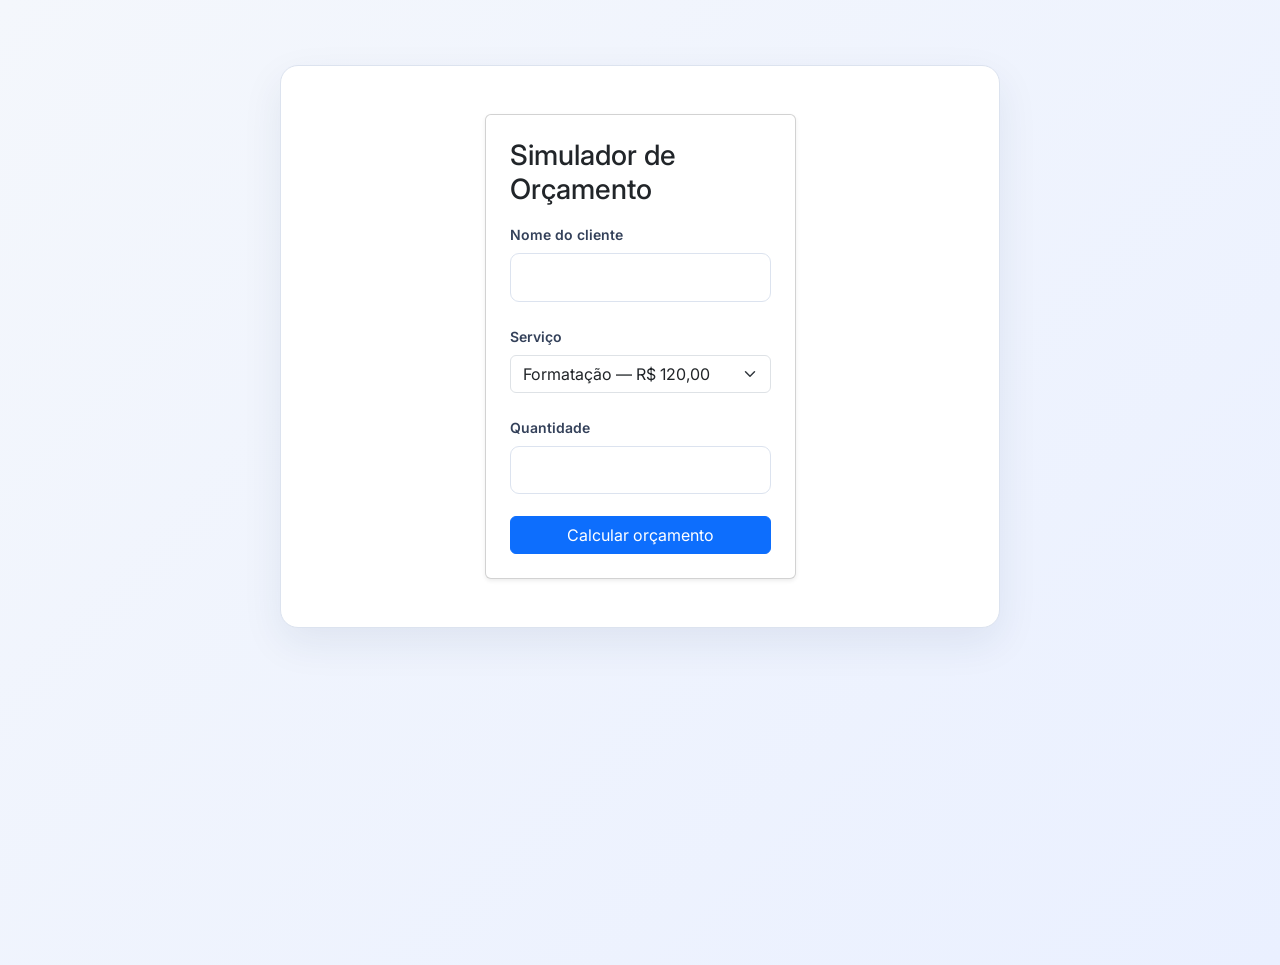
==== orcamento.html @ b64a5767 "first commit" ====
<!doctype html>
<html lang="pt-BR">
  <head>
    <meta charset="UTF-8" />
    <meta name="viewport" content="width=device-width, initial-scale=1.0" />
    <title>TechFix — Simulador de Orçamento</title>

    <link
      href="https://cdn.jsdelivr.net/npm/bootstrap@5.3.8/dist/css/bootstrap.min.css"
      rel="stylesheet"
      integrity="sha384-sRIl4kxILFvY47J16cr9ZwB07vP4J8+LH7qKQnuqkuIAvNWLzeN8tE5YBujZqJLB"
      crossorigin="anonymous"
    />
    <link rel="stylesheet" href="stlye.css" />
  </head>
  <body>
  <main class="container py-5">
  <div class="row justify-content-center">
    <div class="col-12 col-md-8 col-lg-6">

      <div class="card shadow-sm">
        <div class="card-body p-4">

          <h1 class="h3 mb-3">Simulador de Orçamento</h1>

          <form id="formulario" novalidate>

            <div class="mb-3">
              <label for="nome" class="form-label">
                Nome do cliente
              </label>
              <input
                type="text"
                id="nome"
                class="form-control"
                required
              >
            </div>

            <div class="mb-3">
              <label for="servico" class="form-label">
                Serviço
              </label>
              <select id="servico" class="form-select" required>
                <option value="formatacao">Formatação — R$ 120,00</option>
                <option value="limpeza">Limpeza — R$ 80,00</option>
                <option value="instalacao">Instalação — R$ 50,00</option>
              </select>
            </div>

            <div class="mb-3">
              <label for="quantidade" class="form-label">
                Quantidade
              </label>
              <input
                type="number"
                id="quantidade"
                class="form-control"
                min="1"
                step="1"
                required
              >
            </div>

            <button type="submit" class="btn btn-primary w-100">
              Calcular orçamento
            </button>
          </form>

          <div id="resultado" class="alert d-none mt-3" role="alert"></div>

        </div>
      </div>

    </div>
  </div>
</main>
   
    <script src="orcamento.js"></script>
    <script
      src="https://cdn.jsdelivr.net/npm/bootstrap@5.3.8/dist/js/bootstrap.bundle.min.js"
      integrity="sha384-FKyoEForCGlyvwx9Hj09JcYn3nv7wiPVlz7YYwJrWVcXK/BmnVDxM+D2scQbITxI"
      crossorigin="anonymous"
    ></script>
  </body>
</html>
---- stlye.css ----
/* ===========================
   CONFIGURAÇÕES GERAIS
=========================== */

@import url('https://fonts.googleapis.com/css2?family=Inter:wght@400;500;600;700;800&display=swap');

:root {
    --azul: #4361ee;
    --azul-escuro: #3048c5;
    --fundo: #f4f7fc;
    --texto: #182238;
    --texto-secundario: #64748b;
    --borda: #dce3ef;
    --branco: #ffffff;
}

* {
    box-sizing: border-box;
}

body {
    margin: 0;
    min-height: 100vh;
    font-family: 'Inter', sans-serif;
    color: var(--texto);
    background: linear-gradient(135deg, #f4f7fc, #eaf0ff);
}

/* ===========================
   MENU DE NAVEGAÇÃO
=========================== */

.navbar {
    background: rgba(255, 255, 255, 0.95) !important;
    border-bottom: 1px solid rgba(220, 227, 239, 0.8);
    padding: 16px 0;
    box-shadow: 0 4px 20px rgba(24, 34, 56, 0.04);
}

.navbar .container {
    display: flex;
    align-items: center;
    justify-content: space-between;
}

.navbar-brand {
    color: var(--azul) !important;
    font-size: 25px;
    font-weight: 800;
    letter-spacing: -1px;
}

.navbar-nav {
    display: flex;
    flex-direction: row;
    gap: 12px;
}

.navbar .nav-link {
    color: var(--texto-secundario);
    font-size: 14px;
    font-weight: 600;
    padding: 10px 14px !important;
    border-radius: 8px;
    transition: 0.25s ease;
}

.navbar .nav-link:hover,
.navbar .nav-link:focus {
    color: var(--azul);
    background: #eef2ff;
}

/* ===========================
   ÁREA PRINCIPAL
=========================== */

main.container {
    max-width: 720px;
    margin-top: 65px !important;
    margin-bottom: 60px;
    padding: 36px;
    background: var(--branco);
    border: 1px solid var(--borda);
    border-radius: 18px;
    box-shadow: 0 15px 40px rgba(30, 50, 90, 0.08);
    animation: aparecer 0.5s ease;
}

/* ===========================
   TÍTULO
=========================== */

#titulo {
    margin-bottom: 30px;
    font-size: clamp(25px, 4vw, 32px);
    font-weight: 800;
    letter-spacing: -1px;
    line-height: 1.3;
    color: var(--texto);
}

/* ===========================
   FORMULÁRIO
=========================== */

.form-label {
    margin-bottom: 8px;
    color: #34415a;
    font-size: 14px;
    font-weight: 600;
}

.form-control {
    min-height: 48px;
    padding: 12px 14px;
    color: var(--texto);
    font-family: inherit;
    font-size: 15px;
    background-color: #fff;
    border: 1px solid var(--borda);
    border-radius: 9px;
    transition: border-color 0.2s ease, box-shadow 0.2s ease;
}

.form-control:hover {
    border-color: #aab8d3;
}

.form-control:focus {
    border-color: var(--azul);
    box-shadow: 0 0 0 4px rgba(67, 97, 238, 0.12);
}

/* Espaçamento entre os campos */

#formulario .mb-3 {
    margin-bottom: 22px !important;
}

/* ===========================
   BOTÃO VERIFICAR
=========================== */

#botao {
    width: 100%;
    min-height: 48px;
    margin-top: 2px;
    padding: 12px 20px;
    color: var(--branco);
    font-family: inherit;
    font-size: 15px;
    font-weight: 600;
    background: linear-gradient(135deg, #4361ee, #5b55f5);
    border: none;
    border-radius: 9px;
    box-shadow: 0 5px 12px rgba(67, 97, 238, 0.2);
    transition: transform 0.2s ease, box-shadow 0.2s ease;
}

#botao:hover {
    background: linear-gradient(135deg, #3048c5, #4942df);
    transform: translateY(-2px);
    box-shadow: 0 8px 18px rgba(67, 97, 238, 0.28);
}

#botao:active {
    transform: translateY(0);
}

#botao:focus-visible {
    outline: 3px solid rgba(67, 97, 238, 0.35);
    outline-offset: 3px;
}

/* ===========================
   MENSAGEM DO RESULTADO
=========================== */

#resultado {
    padding: 16px 18px;
    border-radius: 10px;
    font-size: 14px;
    font-weight: 500;
    line-height: 1.6;
    animation: aparecer 0.3s ease;
}

#resultado.alert-success {
    color: #166534;
    background: #f0fdf4;
    border: 1px solid #bbf7d0;
}

#resultado.alert-danger {
    color: #991b1b;
    background: #fef2f2;
    border: 1px solid #fecaca;
}

#resultado.alert-warning {
    color: #854d0e;
    background: #fefce8;
    border: 1px solid #fde68a;
}

/* ===========================
   ANIMAÇÃO
=========================== */

@keyframes aparecer {
    from {
        opacity: 0;
        transform: translateY(12px);
    }

    to {
        opacity: 1;
        transform: translateY(0);
    }
}

/* ===========================
   RESPONSIVIDADE
=========================== */

@media (max-width: 576px) {
    .navbar {
        padding: 12px 0;
    }

    .navbar-brand {
        font-size: 22px;
    }

    .navbar-nav {
        gap: 2px;
    }

    .navbar .nav-link {
        padding: 9px 10px !important;
        font-size: 13px;
    }

    main.container {
        width: calc(100% - 28px);
        margin-top: 30px !important;
        padding: 24px 20px;
        border-radius: 14px;
    }

    #titulo {
        margin-bottom: 24px;
    }

    .form-control {
        font-size: 16px;
    }
}

/* Acessibilidade: reduz animações quando solicitado */

@media (prefers-reduced-motion: reduce) {
    *,
    *::before,
    *::after {
        animation: none !important;
        transition: none !important;
    }
}
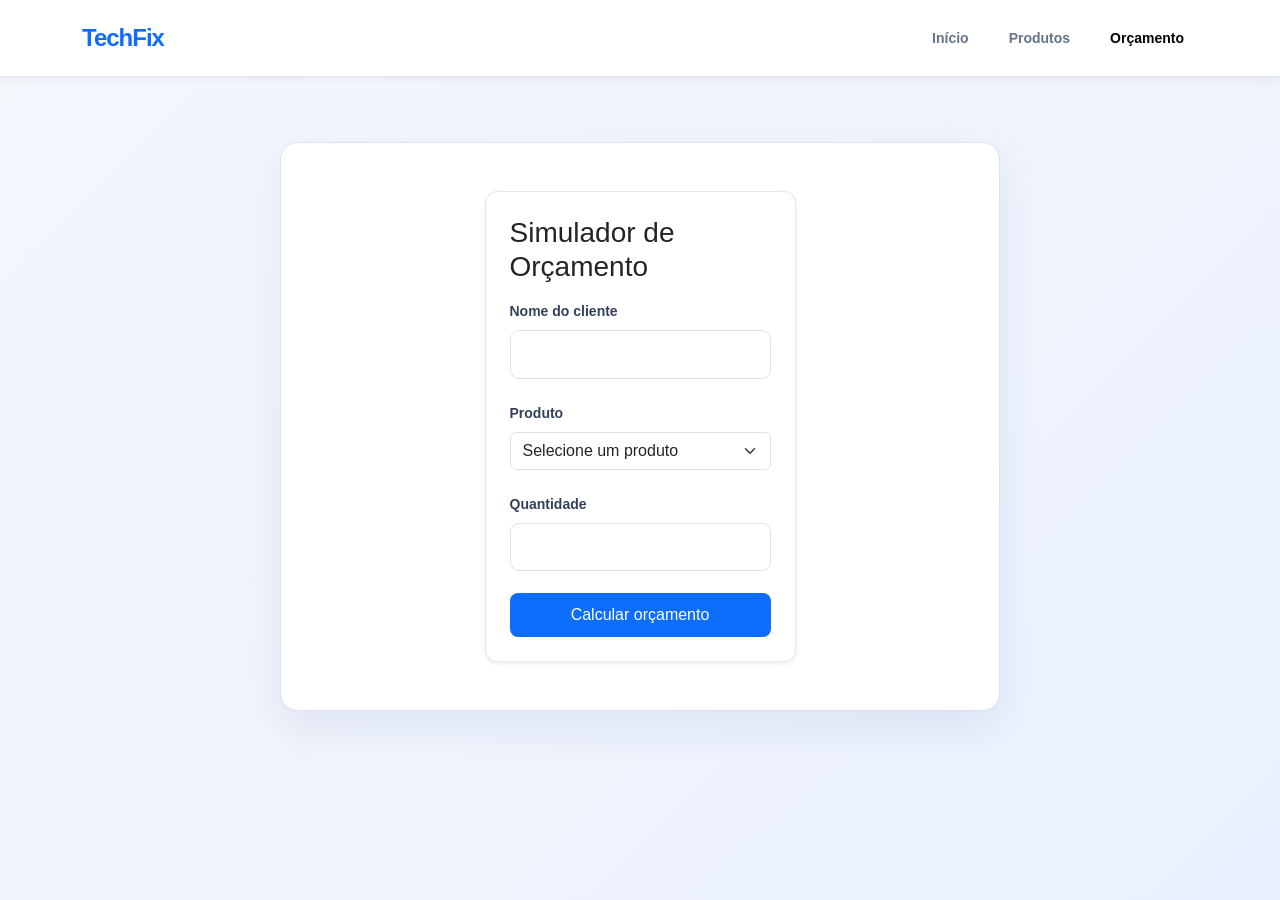
==== commit 63cfe832: "fiz o corpo do site" ====
--- a/orcamento.html
+++ b/orcamento.html
@@ -14,6 +14,19 @@
     <link rel="stylesheet" href="stlye.css" />
   </head>
   <body>
+  <nav class="navbar navbar-expand-md bg-body-tertiary">
+    <div class="container">
+      <a class="navbar-brand" href="index.html">TechFix</a>
+      <div class="navbar-nav">
+        <a class="nav-link" href="index.html">Início</a>
+        <a class="nav-link" href="produtos.html">Produtos</a>
+        <a class="nav-link active" href="orcamento.html" aria-current="page">
+          Orçamento
+        </a>
+      </div>
+    </div>
+  </nav>
+
   <main class="container py-5">
   <div class="row justify-content-center">
     <div class="col-12 col-md-8 col-lg-6">
@@ -38,13 +51,19 @@
             </div>
 
             <div class="mb-3">
-              <label for="servico" class="form-label">
-                Serviço
+              <label for="produto" class="form-label">
+                Produto
               </label>
-              <select id="servico" class="form-select" required>
-                <option value="formatacao">Formatação — R$ 120,00</option>
-                <option value="limpeza">Limpeza — R$ 80,00</option>
-                <option value="instalacao">Instalação — R$ 50,00</option>
+              <select id="produto" class="form-select" required>
+                <option value="" selected disabled>Selecione um produto</option>
+                <option value="notebook">Notebook IdeaPad 3 — R$ 2.799,00</option>
+                <option value="mouse">Mouse Gamer RGB — R$ 129,90</option>
+                <option value="teclado">Teclado Mecânico — R$ 249,90</option>
+                <option value="headset">Headset com Microfone — R$ 189,90</option>
+                <option value="ssd">SSD 480 GB — R$ 530,00</option>
+                <option value="memoria">Memória RAM 8 GB — R$ 139,90</option>
+                <option value="roteador">Roteador Wi-Fi — R$ 219,90</option>
+                <option value="mochila">Mochila para Notebook — R$ 159,90</option>
               </select>
             </div>
 
--- a/stlye.css
+++ b/stlye.css
@@ -14,7 +14,6 @@
     --borda: #dce3ef;
     --branco: #ffffff;
 }
-
 * {
     box-sizing: border-box;
 }
@@ -268,4 +267,248 @@
         animation: none !important;
         transition: none !important;
     }
-}+}
+
+      .catalog-main.container {
+        width: min(100% - 32px, 1200px);
+        max-width: 1200px;
+        margin: 48px auto 64px !important;
+        padding: 0;
+        background: transparent;
+        border: 0;
+        border-radius: 0;
+        box-shadow: none;
+      }
+
+      .catalog-heading {
+        margin-bottom: 32px;
+        text-align: center;
+      }
+
+      .catalog-eyebrow {
+        color: var(--azul);
+        font-size: 13px;
+        font-weight: 700;
+        letter-spacing: 0.12em;
+        text-transform: uppercase;
+      }
+
+      .catalog-heading h1 {
+        margin: 10px 0;
+        color: var(--texto);
+        font-size: clamp(30px, 5vw, 42px);
+        font-weight: 800;
+        letter-spacing: -1.5px;
+      }
+
+      .catalog-heading p {
+        max-width: 560px;
+        margin: 0 auto;
+        color: var(--texto-secundario);
+        line-height: 1.7;
+      }
+
+      .product-card {
+        height: 100%;
+        overflow: hidden;
+        border: 1px solid var(--borda);
+        border-radius: 16px;
+        background: var(--branco);
+        box-shadow: 0 10px 28px rgba(30, 50, 90, 0.06);
+        transition: transform 0.2s ease, box-shadow 0.2s ease;
+      }
+
+      .product-card:hover {
+        transform: translateY(-4px);
+        box-shadow: 0 16px 34px rgba(30, 50, 90, 0.12);
+      }
+
+      .product-visual {
+        display: grid;
+        min-height: 190px;
+        place-items: center;
+        background: linear-gradient(135deg, #eef2ff, #e6f4ff);
+        font-size: 76px;
+      }
+
+      .row > div:nth-child(3n + 2) .product-visual {
+        background: linear-gradient(135deg, #f1edff, #fceeff);
+      }
+
+      .row > div:nth-child(3n) .product-visual {
+        background: linear-gradient(135deg, #e8f8f2, #eaf5ff);
+      }
+
+      .product-card .card-body {
+        display: flex;
+        flex-direction: column;
+        padding: 22px;
+      }
+
+      .product-category {
+        color: var(--azul);
+        font-size: 12px;
+        font-weight: 700;
+        letter-spacing: 0.06em;
+        text-transform: uppercase;
+      }
+
+      .product-card h2 {
+        margin: 8px 0;
+        color: var(--texto);
+        font-size: 18px;
+        font-weight: 700;
+      }
+
+      .product-description {
+        flex-grow: 1;
+        margin-bottom: 18px;
+        color: var(--texto-secundario);
+        font-size: 14px;
+        line-height: 1.6;
+      }
+
+      .product-price {
+        color: var(--texto);
+        font-size: 21px;
+        font-weight: 800;
+      }
+
+      .catalog-note {
+        margin-top: 28px;
+        color: var(--texto-secundario);
+        font-size: 13px;
+        text-align: center;
+      }
+
+      @media (max-width: 576px) {
+        .catalog-main.container {
+          width: calc(100% - 28px);
+          margin-top: 32px !important;
+        }
+
+        .product-visual {
+          min-height: 160px;
+        }
+      }
+
+      @media (prefers-reduced-motion: reduce) {
+        .product-card {
+          transition: none;
+        }
+      }
+
+/* Estilos compartilhados entre as páginas */
+
+body {
+    background-color: #f5f7fb;
+    color: #212529;
+    font-family: Arial, sans-serif;
+}
+
+.navbar {
+    background-color: #ffffff !important;
+    box-shadow: 0 2px 10px rgba(0, 0, 0, 0.06);
+    padding: 15px 0;
+}
+
+.navbar-brand {
+    font-size: 24px;
+    font-weight: bold;
+    color: #0d6efd !important;
+}
+
+.navbar .nav-link {
+    transition: color 0.3s ease;
+}
+
+.navbar .nav-link:hover,
+.navbar .nav-link:focus {
+    color: #0d6efd !important;
+}
+
+h1 {
+    font-weight: 700;
+    color: #172554;
+    margin-top: 20px;
+    margin-bottom: 12px;
+}
+
+p {
+    line-height: 1.7;
+}
+
+.card {
+    background-color: #ffffff;
+    border: 1px solid #e2e8f0;
+    border-radius: 12px;
+    overflow: hidden;
+    transition: transform 0.3s ease, box-shadow 0.3s ease;
+}
+
+.card:hover {
+    transform: translateY(-6px);
+    box-shadow: 0 10px 25px rgba(13, 110, 253, 0.12);
+    border-color: #b6d4fe;
+}
+
+.card-body {
+    padding: 22px;
+}
+
+.card-title,
+.product-card .card-title {
+    font-size: 23px;
+    font-weight: 600;
+    color: #172554;
+    margin-bottom: 12px;
+}
+
+.card-category {
+    color: #0d6efd;
+    font-size: 13px;
+    font-weight: bold;
+    text-transform: uppercase;
+    letter-spacing: 0.5px;
+}
+
+.card-price {
+    color: #198754;
+    font-size: 20px;
+    font-weight: bold;
+    margin-top: 18px;
+}
+
+.btn-primary {
+    background-color: #0d6efd;
+    border: none;
+    border-radius: 8px;
+    padding: 10px 18px;
+    transition: background-color 0.3s ease;
+}
+
+.btn-primary:hover {
+    background-color: #0b5ed7;
+}
+
+footer {
+    color: #64748b;
+    font-size: 14px;
+    padding: 20px 0;
+}
+
+@media (max-width: 576px) {
+    h1 {
+        font-size: 28px;
+    }
+
+    .card-body {
+        padding: 16px;
+    }
+
+    .card-title,
+    .product-card .card-title {
+        font-size: 20px;
+    }
+}
+    
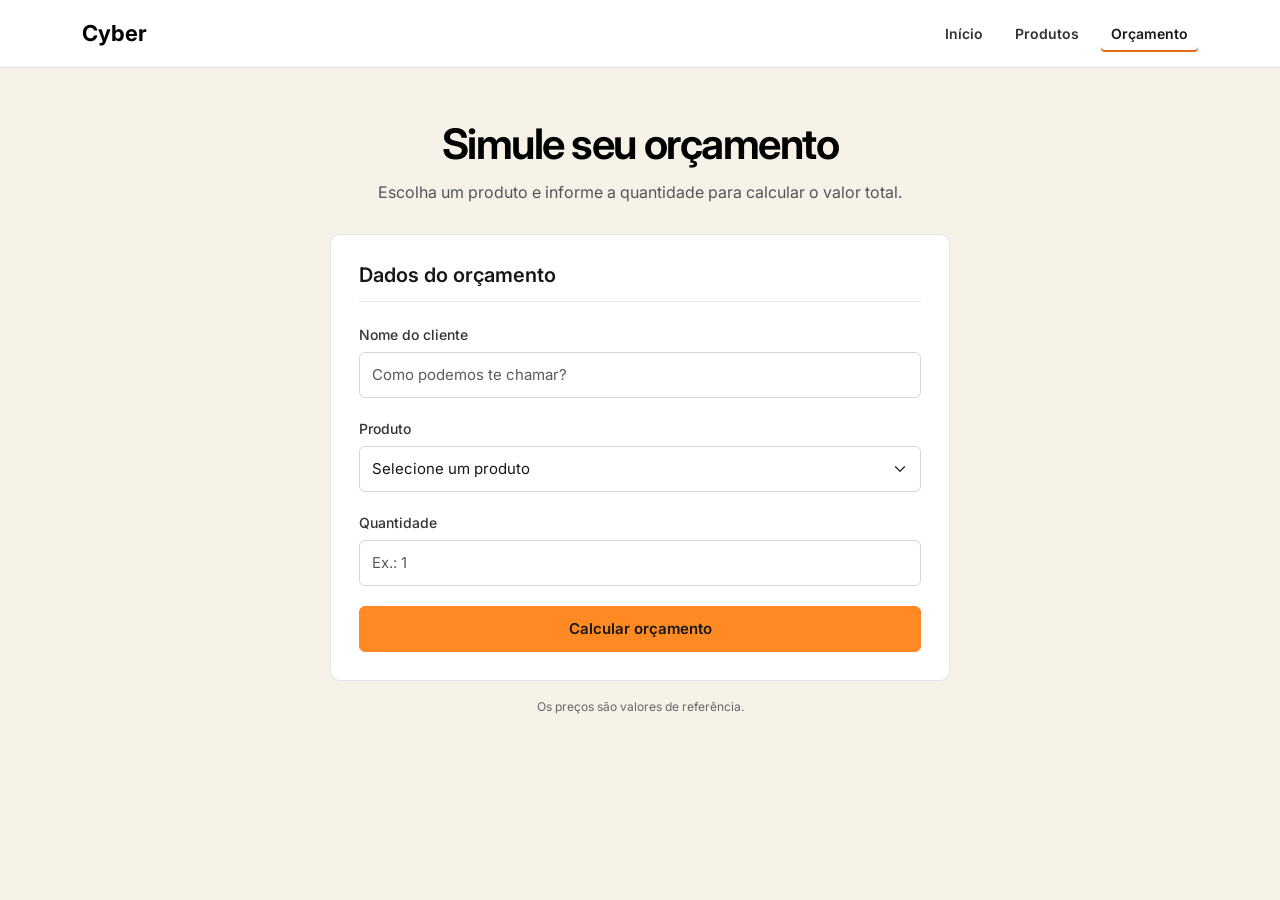
==== commit b9edbeeb: "fiz varias mudanças" ====
--- a/orcamento.html
+++ b/orcamento.html
@@ -3,7 +3,7 @@
   <head>
     <meta charset="UTF-8" />
     <meta name="viewport" content="width=device-width, initial-scale=1.0" />
-    <title>TechFix — Simulador de Orçamento</title>
+    <title>Cyber — Simulador de Orçamento</title>
 
     <link
       href="https://cdn.jsdelivr.net/npm/bootstrap@5.3.8/dist/css/bootstrap.min.css"
@@ -16,7 +16,7 @@
   <body>
   <nav class="navbar navbar-expand-md bg-body-tertiary">
     <div class="container">
-      <a class="navbar-brand" href="index.html">TechFix</a>
+      <a class="navbar-brand" href="index.html">Cyber</a>
       <div class="navbar-nav">
         <a class="nav-link" href="index.html">Início</a>
         <a class="nav-link" href="produtos.html">Produtos</a>
@@ -27,73 +27,56 @@
     </div>
   </nav>
 
-  <main class="container py-5">
-  <div class="row justify-content-center">
-    <div class="col-12 col-md-8 col-lg-6">
+  <main class="container budget-main">
+    <header class="budget-heading">
+      <h1>Simule seu orçamento</h1>
+      <p>Escolha um produto e informe a quantidade para calcular o valor total.</p>
+    </header>
 
-      <div class="card shadow-sm">
-        <div class="card-body p-4">
+    <div class="budget-layout">
+      <section class="budget-card" aria-labelledby="budget-form-title">
+        <div class="budget-card-heading">
+          <h2 id="budget-form-title">Dados do orçamento</h2>
+        </div>
 
-          <h1 class="h3 mb-3">Simulador de Orçamento</h1>
+        <form id="formulario" novalidate>
+          <div class="mb-3">
+            <label for="nome" class="form-label">Nome do cliente</label>
+            <input type="text" id="nome" class="form-control" placeholder="Como podemos te chamar?" autocomplete="name" required />
+          </div>
 
-          <form id="formulario" novalidate>
+          <div class="mb-3">
+            <label for="produto" class="form-label">Produto</label>
+            <select id="produto" class="form-select" required>
+              <option value="" selected disabled>Selecione um produto</option>
+              <option value="notebook">Notebook IdeaPad 3 — R$ 2.799,00</option>
+              <option value="mouse">Mouse Gamer RGB — R$ 129,90</option>
+              <option value="teclado">Teclado Mecânico — R$ 249,90</option>
+              <option value="headset">Headset com Microfone — R$ 189,90</option>
+              <option value="ssd">SSD 480 GB — R$ 530,00</option>
+              <option value="memoria">Memória RAM 8 GB — R$ 329,90</option>
+              <option value="roteador">Roteador Wi-Fi — R$ 219,90</option>
+              <option value="mochila">Mochila para Notebook — R$ 159,90</option>
+            </select>
+          </div>
 
-            <div class="mb-3">
-              <label for="nome" class="form-label">
-                Nome do cliente
-              </label>
-              <input
-                type="text"
-                id="nome"
-                class="form-control"
-                required
-              >
-            </div>
+          <div class="mb-3">
+            <label for="quantidade" class="form-label">Quantidade</label>
+            <input type="number" id="quantidade" class="form-control" placeholder="Ex.: 1" min="1" step="1" inputmode="numeric" required />
+          </div>
 
-            <div class="mb-3">
-              <label for="produto" class="form-label">
-                Produto
-              </label>
-              <select id="produto" class="form-select" required>
-                <option value="" selected disabled>Selecione um produto</option>
-                <option value="notebook">Notebook IdeaPad 3 — R$ 2.799,00</option>
-                <option value="mouse">Mouse Gamer RGB — R$ 129,90</option>
-                <option value="teclado">Teclado Mecânico — R$ 249,90</option>
-                <option value="headset">Headset com Microfone — R$ 189,90</option>
-                <option value="ssd">SSD 480 GB — R$ 530,00</option>
-                <option value="memoria">Memória RAM 8 GB — R$ 139,90</option>
-                <option value="roteador">Roteador Wi-Fi — R$ 219,90</option>
-                <option value="mochila">Mochila para Notebook — R$ 159,90</option>
-              </select>
-            </div>
+          <button type="submit" class="btn btn-primary w-100">
+            Calcular orçamento
+          </button>
+        </form>
 
-            <div class="mb-3">
-              <label for="quantidade" class="form-label">
-                Quantidade
-              </label>
-              <input
-                type="number"
-                id="quantidade"
-                class="form-control"
-                min="1"
-                step="1"
-                required
-              >
-            </div>
-
-            <button type="submit" class="btn btn-primary w-100">
-              Calcular orçamento
-            </button>
-          </form>
-
-          <div id="resultado" class="alert d-none mt-3" role="alert"></div>
-
-        </div>
-      </div>
+        <div id="resultado" class="alert d-none mt-3" role="status" aria-live="polite"></div>
+      </section>
 
     </div>
-  </div>
-</main>
+
+    <p class="budget-disclaimer">Os preços são valores de referência.</p>
+  </main>
    
     <script src="orcamento.js"></script>
     <script
--- a/stlye.css
+++ b/stlye.css
@@ -1,18 +1,15 @@
-
-/* ===========================
-   CONFIGURAÇÕES GERAIS
-=========================== */
-
 @import url('https://fonts.googleapis.com/css2?family=Inter:wght@400;500;600;700;800&display=swap');
 
 :root {
-    --azul: #4361ee;
-    --azul-escuro: #3048c5;
-    --fundo: #f4f7fc;
-    --texto: #182238;
-    --texto-secundario: #64748b;
-    --borda: #dce3ef;
+    --grafite: #171717;
+    --laranja: #ff8a24;
+        --fundo: #f7f2e8;
+    --texto: #171717;
+    --texto-secundario: #666666;
+    --borda: #e5e5e5;
     --branco: #ffffff;
+    --laranja-suave: #fff3e8;
+    --destaque: #e66b16;
 }
 * {
     box-sizing: border-box;
@@ -23,12 +20,10 @@
     min-height: 100vh;
     font-family: 'Inter', sans-serif;
     color: var(--texto);
-    background: linear-gradient(135deg, #f4f7fc, #eaf0ff);
-}
-
-/* ===========================
-   MENU DE NAVEGAÇÃO
-=========================== */
+        background: #f7f2e8;
+}
+
+
 
 .navbar {
     background: rgba(255, 255, 255, 0.95) !important;
@@ -71,9 +66,7 @@
     background: #eef2ff;
 }
 
-/* ===========================
-   ÁREA PRINCIPAL
-=========================== */
+
 
 main.container {
     max-width: 720px;
@@ -87,9 +80,7 @@
     animation: aparecer 0.5s ease;
 }
 
-/* ===========================
-   TÍTULO
-=========================== */
+
 
 #titulo {
     margin-bottom: 30px;
@@ -100,9 +91,7 @@
     color: var(--texto);
 }
 
-/* ===========================
-   FORMULÁRIO
-=========================== */
+
 
 .form-label {
     margin-bottom: 8px;
@@ -132,15 +121,13 @@
     box-shadow: 0 0 0 4px rgba(67, 97, 238, 0.12);
 }
 
-/* Espaçamento entre os campos */
+
 
 #formulario .mb-3 {
     margin-bottom: 22px !important;
 }
 
-/* ===========================
-   BOTÃO VERIFICAR
-=========================== */
+
 
 #botao {
     width: 100%;
@@ -151,7 +138,7 @@
     font-family: inherit;
     font-size: 15px;
     font-weight: 600;
-    background: linear-gradient(135deg, #4361ee, #5b55f5);
+    background: linear-gradient(135deg, #4361ee, #bb3f05);
     border: none;
     border-radius: 9px;
     box-shadow: 0 5px 12px rgba(67, 97, 238, 0.2);
@@ -159,7 +146,7 @@
 }
 
 #botao:hover {
-    background: linear-gradient(135deg, #3048c5, #4942df);
+    background: linear-gradient(135deg, #3048c5, #c05711);
     transform: translateY(-2px);
     box-shadow: 0 8px 18px rgba(67, 97, 238, 0.28);
 }
@@ -173,9 +160,7 @@
     outline-offset: 3px;
 }
 
-/* ===========================
-   MENSAGEM DO RESULTADO
-=========================== */
+
 
 #resultado {
     padding: 16px 18px;
@@ -204,9 +189,7 @@
     border: 1px solid #fde68a;
 }
 
-/* ===========================
-   ANIMAÇÃO
-=========================== */
+
 
 @keyframes aparecer {
     from {
@@ -220,9 +203,7 @@
     }
 }
 
-/* ===========================
-   RESPONSIVIDADE
-=========================== */
+
 
 @media (max-width: 576px) {
     .navbar {
@@ -258,7 +239,152 @@
     }
 }
 
-/* Acessibilidade: reduz animações quando solicitado */
+/* Tema Cyber: paleta grafite, laranja, branco e fundo claro em todas as páginas. */
+body {
+    color: var(--texto);
+    background: var(--fundo);
+    font-family: 'Inter', sans-serif;
+}
+
+.navbar {
+    background: var(--branco) !important;
+    border-bottom: 1px solid var(--borda);
+    box-shadow: 0 3px 14px rgb(36 36 36 / 6%);
+}
+
+.navbar-brand,
+.navbar-brand:hover,
+.navbar-brand:focus {
+    color: var(--grafite) !important;
+}
+
+.navbar .nav-link {
+    color: var(--texto-secundario);
+}
+
+.navbar .nav-link:hover,
+.navbar .nav-link:focus,
+.navbar .nav-link.active,
+.navbar .nav-link[aria-current="page"] {
+    color: var(--grafite) !important;
+    background: var(--laranja-suave);
+}
+
+main.container:not(.catalog-main) {
+    background: var(--branco);
+    border-color: var(--borda);
+    box-shadow: 0 12px 32px rgb(36 36 36 / 7%);
+}
+
+h1,
+#titulo,
+.catalog-heading h1,
+.card-title,
+.product-card .card-title {
+    color: var(--grafite);
+}
+
+.catalog-eyebrow,
+.card-category {
+    color: #a94f00;
+}
+
+.form-label {
+    color: var(--grafite);
+}
+
+.form-control,
+.form-select {
+    color: var(--grafite);
+    background-color: var(--branco);
+    border-color: var(--borda);
+}
+
+.form-control:hover,
+.form-select:hover {
+    border-color: var(--laranja);
+}
+
+.form-control:focus,
+.form-select:focus {
+    border-color: var(--laranja);
+    box-shadow: 0 0 0 4px rgb(255 138 36 / 20%);
+}
+
+#botao,
+.btn-primary,
+.catalog-main .btn-primary {
+    color: var(--grafite);
+    background: var(--laranja);
+    border: 1px solid var(--laranja);
+    box-shadow: 0 5px 12px rgb(36 36 36 / 12%);
+}
+
+#botao:hover,
+.btn-primary:hover,
+.catalog-main .btn-primary:hover {
+    color: var(--branco);
+    background: var(--grafite);
+    border-color: var(--grafite);
+    box-shadow: 0 8px 18px rgb(36 36 36 / 18%);
+}
+
+#botao:focus-visible,
+.btn-primary:focus-visible {
+    outline: 3px solid rgb(255 138 36 / 45%);
+    outline-offset: 3px;
+}
+
+.product-card,
+.card {
+    background: var(--branco);
+    border-color: var(--borda);
+}
+
+.product-card:hover,
+.card:hover {
+    border-color: var(--laranja);
+    box-shadow: 0 12px 28px rgb(36 36 36 / 12%);
+}
+
+.product-visual {
+    background: var(--fundo);
+}
+
+.catalog-heading p,
+.product-description,
+.catalog-note {
+    color: var(--texto-secundario);
+}
+
+.product-price,
+.card-price {
+    display: inline-block;
+    padding: 5px 9px;
+    color: var(--grafite);
+    background: var(--laranja-suave);
+    border-radius: 6px;
+}
+
+#resultado.alert-success {
+    color: #166534;
+    background: #f0fdf4;
+    border-color: #bbf7d0;
+}
+
+#resultado.alert-danger {
+    color: #991b1b;
+    background: #fef2f2;
+    border-color: #fecaca;
+}
+
+#resultado.alert-warning {
+    color: #854d0e;
+    background: #fefce8;
+    border-color: #fde68a;
+}
+
+
 
 @media (prefers-reduced-motion: reduce) {
     *,
@@ -269,136 +395,106 @@
     }
 }
 
-      .catalog-main.container {
-        width: min(100% - 32px, 1200px);
-        max-width: 1200px;
-        margin: 48px auto 64px !important;
-        padding: 0;
-        background: transparent;
-        border: 0;
-        border-radius: 0;
-        box-shadow: none;
-      }
-
-      .catalog-heading {
-        margin-bottom: 32px;
-        text-align: center;
-      }
-
-      .catalog-eyebrow {
-        color: var(--azul);
-        font-size: 13px;
-        font-weight: 700;
-        letter-spacing: 0.12em;
-        text-transform: uppercase;
-      }
-
-      .catalog-heading h1 {
-        margin: 10px 0;
-        color: var(--texto);
-        font-size: clamp(30px, 5vw, 42px);
-        font-weight: 800;
-        letter-spacing: -1.5px;
-      }
-
-      .catalog-heading p {
-        max-width: 560px;
-        margin: 0 auto;
-        color: var(--texto-secundario);
-        line-height: 1.7;
-      }
-
-      .product-card {
-        height: 100%;
-        overflow: hidden;
-        border: 1px solid var(--borda);
-        border-radius: 16px;
-        background: var(--branco);
-        box-shadow: 0 10px 28px rgba(30, 50, 90, 0.06);
-        transition: transform 0.2s ease, box-shadow 0.2s ease;
-      }
-
-      .product-card:hover {
-        transform: translateY(-4px);
-        box-shadow: 0 16px 34px rgba(30, 50, 90, 0.12);
-      }
-
-      .product-visual {
-        display: grid;
-        min-height: 190px;
-        place-items: center;
-        background: linear-gradient(135deg, #eef2ff, #e6f4ff);
-        font-size: 76px;
-      }
-
-      .row > div:nth-child(3n + 2) .product-visual {
-        background: linear-gradient(135deg, #f1edff, #fceeff);
-      }
-
-      .row > div:nth-child(3n) .product-visual {
-        background: linear-gradient(135deg, #e8f8f2, #eaf5ff);
-      }
-
-      .product-card .card-body {
-        display: flex;
-        flex-direction: column;
-        padding: 22px;
-      }
-
-      .product-category {
-        color: var(--azul);
-        font-size: 12px;
-        font-weight: 700;
-        letter-spacing: 0.06em;
-        text-transform: uppercase;
-      }
-
-      .product-card h2 {
-        margin: 8px 0;
-        color: var(--texto);
-        font-size: 18px;
-        font-weight: 700;
-      }
-
-      .product-description {
-        flex-grow: 1;
-        margin-bottom: 18px;
-        color: var(--texto-secundario);
-        font-size: 14px;
-        line-height: 1.6;
-      }
-
-      .product-price {
-        color: var(--texto);
-        font-size: 21px;
-        font-weight: 800;
-      }
-
-      .catalog-note {
-        margin-top: 28px;
-        color: var(--texto-secundario);
-        font-size: 13px;
-        text-align: center;
-      }
-
-      @media (max-width: 576px) {
-        .catalog-main.container {
-          width: calc(100% - 28px);
-          margin-top: 32px !important;
-        }
-
-        .product-visual {
-          min-height: 160px;
-        }
-      }
-
-      @media (prefers-reduced-motion: reduce) {
-        .product-card {
-          transition: none;
-        }
-      }
-
-/* Estilos compartilhados entre as páginas */
+     
+/* Ajustes do catálogo — manter no final do arquivo */
+
+.catalog-main.container {
+  width: min(100% - 32px, 1200px);
+  max-width: 1200px;
+  margin: 0 auto !important;
+  padding: 48px 0;
+  background: transparent;
+  border: 0;
+  border-radius: 0;
+  box-shadow: none;
+  animation: none;
+}
+
+.catalog-heading {
+  margin-bottom: 32px;
+}
+
+.catalog-heading h1 {
+  margin: 8px 0;
+  color: #182238;
+  font-size: clamp(28px, 4vw, 40px);
+  font-weight: 800;
+}
+
+.catalog-heading p {
+  color: #64748b;
+}
+
+.product-card {
+  height: 100%;
+  overflow: hidden;
+  border: 1px solid #e2e8f0;
+  border-radius: 14px;
+  background: #fff;
+  box-shadow: 0 5px 18px rgb(24 34 56 / 7%);
+  transition: transform 180ms ease, box-shadow 180ms ease;
+}
+
+.product-card:hover {
+  transform: translateY(-5px);
+  border-color: #cbd5e1;
+  box-shadow: 0 12px 28px rgb(24 34 56 / 13%);
+}
+
+.product-visual {
+  height: 210px;
+  padding: 18px;
+  background: #f8fafc;
+}
+
+.product-visual img {
+  width: 100%;
+  height: 100%;
+  object-fit: contain;
+}
+
+.product-card .card-body {
+  padding: 20px;
+}
+
+.product-card .card-title {
+  margin: 8px 0;
+  color: #182238;
+  font-size: 17px;
+  line-height: 1.4;
+}
+
+.product-description {
+  color: #64748b;
+  font-size: 14px;
+}
+
+.product-price {
+  margin-top: 16px;
+  color: #198754;
+  font-size: 22px;
+}
+
+.catalog-main .btn-primary {
+  border: 0;
+  border-radius: 8px;
+  background: #198754;
+  font-weight: 700;
+}
+
+.catalog-main .btn-primary:hover {
+  background: #146c43;
+}
+
+@media (max-width: 576px) {
+  .catalog-main.container {
+    padding-top: 30px;
+  }
+
+  .product-visual {
+    height: 180px;
+  }
+}
 
 body {
     background-color: #f5f7fb;
@@ -511,4 +607,777 @@
         font-size: 20px;
     }
 }
+
+/* Paleta final: preto e laranja, aplicada sobre o tema compartilhado. */
+body {
+    color: #000000;
+    background: #f5f5f5;
+    font-family: 'Inter', sans-serif;
+}
+
+.navbar {
+    background: #ffffff !important;
+    border-bottom: 1px solid #e5e5e5;
+}
+
+.navbar-brand,
+.navbar-brand:hover,
+.navbar-brand:focus {
+    color: #000000 !important;
+}
+
+.navbar .nav-link {
+    color: #333333 !important;
+}
+
+.navbar .nav-link:hover,
+.navbar .nav-link:focus,
+.navbar .nav-link.active,
+.navbar .nav-link[aria-current="page"] {
+    color: #000000 !important;
+    background: #ff8a24;
+}
+
+main.container:not(.catalog-main),
+.card,
+.product-card {
+    color: #000000;
+    background: #ffffff;
+    border-color: #e5e5e5;
+}
+
+h1,
+#titulo,
+.catalog-heading h1,
+.card-title,
+.product-card .card-title,
+.form-label {
+    color: #000000 !important;
+}
+
+.catalog-eyebrow,
+.card-category {
+    color: #a94f00 !important;
+}
+
+.catalog-heading p,
+.product-description,
+.catalog-note,
+.navbar .nav-link {
+    color: #555555;
+}
+
+.form-control,
+.form-select {
+    color: #000000;
+    background-color: #ffffff;
+    border-color: #d6d6d6;
+}
+
+.form-control:focus,
+.form-select:focus {
+    border-color: #ff8a24;
+    box-shadow: 0 0 0 4px rgb(255 138 36 / 22%);
+}
+
+#botao,
+.btn-primary,
+.catalog-main .btn-primary {
+    color: #000000 !important;
+    background: #ff8a24 !important;
+    border-color: #ff8a24 !important;
+}
+
+#botao:hover,
+.btn-primary:hover,
+.catalog-main .btn-primary:hover {
+    color: #ffffff !important;
+    background: #000000 !important;
+    border-color: #000000 !important;
+}
+
+.product-visual {
+    background: #f5f5f5;
+}
+
+.product-price,
+.card-price {
+    color: #000000 !important;
+    background: #ff8a24;
+    border-radius: 6px;
+}
+
+.product-card:hover,
+.card:hover {
+    border-color: #ff8a24;
+    box-shadow: 0 12px 28px rgb(0 0 0 / 12%);
+}
+
+/* Layouts ampliados para início e simulador de orçamento. */
+main.container.home-main,
+main.container.budget-main {
+    width: min(100% - 48px, 1180px);
+    max-width: 1180px;
+    margin: 0 auto !important;
+    padding: clamp(42px, 7vw, 82px) 0 64px;
+    background: transparent;
+        background: #f7f2e8;
+    border-radius: 0;
+    box-shadow: none;
+    animation: none;
+}
+
+.home-hero {
+    display: grid;
+    grid-template-columns: minmax(0, 1.08fr) minmax(360px, 0.82fr);
+    align-items: center;
+    gap: clamp(36px, 7vw, 88px);
+}
+
+.section-kicker,
+.panel-kicker {
+    margin: 0 0 14px;
+    color: #a94f00;
+    font-size: 12px;
+    font-weight: 800;
+    letter-spacing: 0.12em;
+    text-transform: uppercase;
+}
+
+.section-kicker {
+    display: inline-flex;
+    align-items: center;
+    gap: 10px;
+    padding: 9px 13px;
+    background: #fff0e1;
+    border-radius: 999px;
+}
+
+.section-kicker span {
+    width: 8px;
+    height: 8px;
+    background: #ff8a24;
+    border-radius: 50%;
+}
+
+.home-intro h1,
+.budget-heading h1 {
+    max-width: 700px;
+    margin: 0 0 20px;
+    color: #000000;
+    font-size: clamp(40px, 6vw, 68px);
+    font-weight: 800;
+    letter-spacing: -0.065em;
+    line-height: 1.04;
+}
+
+.home-intro h1 span,
+.budget-heading h1 span {
+    color: #e97812;
+}
+
+.home-lead,
+.budget-heading > p:last-child {
+    max-width: 560px;
+    margin: 0;
+    color: #5d5d5d;
+    font-size: 17px;
+    line-height: 1.8;
+}
+
+.home-tags {
+    display: flex;
+    flex-wrap: wrap;
+    gap: 10px;
+    margin-top: 28px;
+}
+
+.home-tags span {
+    padding: 8px 13px;
+    color: #222222;
+    background: #ffffff;
+    border: 1px solid #e8e8e8;
+    border-radius: 999px;
+    font-size: 13px;
+    font-weight: 600;
+}
+
+.age-panel,
+.budget-card {
+    padding: clamp(25px, 4vw, 38px);
+    background: #ffffff;
+    border: 1px solid #e8e8e8;
+    border-top: 4px solid #ff8a24;
+    border-radius: 22px;
+    box-shadow: 0 18px 50px rgb(0 0 0 / 8%);
+}
+
+.age-panel-heading,
+.budget-card-heading {
+    display: flex;
+    align-items: center;
+    gap: 16px;
+    margin-bottom: 28px;
+}
+
+.age-icon,
+.budget-card-icon {
+    display: grid;
+    flex: 0 0 56px;
+    width: 56px;
+    height: 56px;
+    place-items: center;
+    color: #000000;
+    background: #ff8a24;
+    border-radius: 16px;
+    font-size: 20px;
+    font-weight: 800;
+}
+
+.age-panel-heading .panel-kicker,
+.budget-card-heading .panel-kicker {
+    margin-bottom: 5px;
+}
+
+.age-panel-heading h2,
+.budget-card-heading h2 {
+    margin: 0;
+    color: #000000;
+    font-size: 22px;
+    font-weight: 750;
+    letter-spacing: -0.03em;
+}
+
+.age-panel .form-label,
+.budget-card .form-label {
+    margin-bottom: 9px;
+    color: #222222 !important;
+    font-size: 14px;
+    font-weight: 700;
+}
+
+.age-panel .form-control,
+.budget-card .form-control,
+.budget-card .form-select {
+    min-height: 52px;
+    padding: 12px 15px;
+    border: 1px solid #dedede;
+    border-radius: 11px;
+    font-size: 15px;
+}
+
+.age-panel .form-control:focus,
+.budget-card .form-control:focus,
+.budget-card .form-select:focus {
+    border-color: #ff8a24;
+    box-shadow: 0 0 0 4px rgb(255 138 36 / 18%);
+}
+
+.age-panel #botao,
+.budget-card .btn-primary {
+    display: flex;
+    min-height: 54px;
+    align-items: center;
+    justify-content: center;
+    gap: 10px;
+    border-radius: 11px;
+    font-size: 15px;
+    font-weight: 750;
+}
+
+.age-panel #botao span,
+.budget-card .btn-primary span {
+    font-size: 20px;
+    line-height: 1;
+}
+
+.privacy-note {
+    margin: 18px 0 0;
+    color: #666666;
+    font-size: 12px;
+    text-align: center;
+}
+
+.privacy-note span {
+    margin-right: 5px;
+    color: #e97812;
+    font-size: 9px;
+}
+
+.home-highlights {
+    display: grid;
+    grid-template-columns: repeat(3, minmax(0, 1fr));
+    gap: 24px;
+    margin-top: clamp(44px, 7vw, 82px);
+    padding-top: 28px;
+    border-top: 1px solid #dedede;
+}
+
+.highlight-item {
+    display: flex;
+    gap: 15px;
+    align-items: flex-start;
+}
+
+.highlight-number {
+    color: #e97812;
+    font-size: 13px;
+    font-weight: 800;
+    letter-spacing: 0.08em;
+}
+
+.highlight-item h2 {
+    margin: 0 0 6px;
+    color: #000000;
+    font-size: 16px;
+    font-weight: 750;
+}
+
+.highlight-item p {
+    max-width: 250px;
+    margin: 0;
+    color: #666666;
+    font-size: 13px;
+    line-height: 1.65;
+}
+
+.budget-heading {
+    max-width: 760px;
+    margin: 0 auto 38px;
+    text-align: center;
+}
+
+.budget-heading h1 {
+    font-size: clamp(38px, 5.5vw, 60px);
+}
+
+.budget-layout {
+    max-width: 760px;
+    margin: 0 auto;
+}
+
+.budget-card {
+    max-width: 760px;
+    margin: 0 auto;
+}
+
+.budget-card-heading {
+    flex-direction: column-reverse;
+    justify-content: center;
+    gap: 14px;
+    margin-bottom: 30px;
+    text-align: center;
+}
+
+.budget-card-heading > div {
+    text-align: center;
+}
+
+.budget-card-icon {
+    flex-basis: 52px;
+    width: 52px;
+    height: 52px;
+    border-radius: 50%;
+}
+
+.budget-card #formulario .mb-3 {
+    margin-bottom: 20px !important;
+}
+
+.budget-card #formulario {
+    max-width: 560px;
+    margin: 0 auto;
+}
+
+.budget-card .form-label {
+    display: block;
+    text-align: center;
+}
+
+.budget-card #resultado {
+    max-width: 560px;
+    margin-right: auto;
+    margin-left: auto;
+    text-align: center;
+}
+
+.budget-disclaimer {
+    margin: 22px 0 0;
+    color: #666666;
+    font-size: 12px;
+    text-align: center;
+}
+
+@media (max-width: 900px) {
+    .home-hero {
+        grid-template-columns: minmax(0, 1fr) minmax(320px, 0.9fr);
+        gap: 30px;
+    }
+
+}
+
+@media (max-width: 700px) {
+    .home-hero {
+        grid-template-columns: 1fr;
+    }
+
+    .home-intro h1 {
+        max-width: 580px;
+    }
+
+    .home-highlights {
+        grid-template-columns: 1fr;
+        gap: 20px;
+    }
+}
+
+@media (max-width: 576px) {
+    main.container.home-main,
+    main.container.budget-main {
+        width: calc(100% - 32px);
+        padding: 34px 0 44px;
+    }
+
+    .home-intro h1,
+    .budget-heading h1 {
+        font-size: clamp(36px, 11vw, 48px);
+    }
+
+    .home-lead,
+    .budget-heading > p:last-child {
+        font-size: 15px;
+    }
+
+    .age-panel,
+    .budget-card {
+        padding: 24px 20px;
+        border-radius: 18px;
+    }
+
+    .age-panel-heading h2,
+    .budget-card-heading h2 {
+        font-size: 19px;
+    }
+
+    .budget-heading {
+        margin-bottom: 26px;
+    }
+}
+
+/* Paleta solicitada: fundo geral creme suave, áreas brancas e acentos laranja. */
+body {
+    color: #171717;
+    background: #f7f2e8;
+}
+
+main.container:not(.catalog-main) {
+    color: #171717;
+    background: #f7f2e8;
+    border-color: #e5e5e5;
+}
+
+main.container.home-main,
+main.container.budget-main {
+    border: 0 !important;
+    box-shadow: none !important;
+}
+
+.navbar,
+.age-panel,
+.budget-card,
+.card,
+.product-card {
+    background-color: #ffffff;
+    border-color: #e5e5e5;
+}
+
+h1,
+h2,
+h3,
+#titulo,
+.form-label,
+.card-title,
+.product-card .card-title {
+    color: #171717;
+}
+
+.section-kicker,
+.panel-kicker,
+.catalog-eyebrow,
+.card-category,
+.highlight-number,
+.home-intro h1 span,
+.budget-heading h1 span,
+.privacy-note span,
+.aside-label,
+.aside-footnote span,
+.budget-steps li > span {
+    color: #e66b16;
+}
+
+.age-icon,
+.budget-card-icon,
+.product-price,
+.card-price {
+    color: #171717;
+    background-color: #ff8a24;
+}
+
+.navbar .nav-link,
+.form-control,
+.form-select {
+    color: #171717;
+}
+
+.navbar .nav-link:hover,
+.navbar .nav-link:focus,
+.navbar .nav-link.active,
+.navbar .nav-link[aria-current="page"] {
+    color: #171717 !important;
+    background: #ff8a24;
+}
+
+.form-control,
+.form-select,
+.age-panel,
+.budget-card,
+.product-card,
+.card {
+    border-color: #e5e5e5;
+}
+
+.form-control:focus,
+.form-select:focus {
+    border-color: #e66b16;
+    box-shadow: 0 0 0 4px rgb(230 107 22 / 18%);
+}
+
+#botao,
+.btn-primary,
+.catalog-main .btn-primary {
+    color: #171717 !important;
+    background: #ff8a24 !important;
+    border-color: #ff8a24 !important;
+}
+
+#botao:hover,
+.btn-primary:hover,
+.catalog-main .btn-primary:hover {
+    color: #ffffff !important;
+    background: #171717 !important;
+    border-color: #171717 !important;
+}
+
+.product-card:hover,
+.card:hover {
+    border-color: #e66b16;
+}
+
+/* Acabamento simples: menos efeitos decorativos e mais foco no conteúdo. */
+.navbar {
+    padding: 12px 0;
+    box-shadow: none;
+}
+
+.navbar-brand {
+    font-size: 22px;
+    letter-spacing: 0;
+}
+
+.navbar .nav-link {
+    padding: 8px 10px !important;
+    border-radius: 4px;
+}
+
+.navbar .nav-link:hover,
+.navbar .nav-link:focus {
+    background: #f7f2e8;
+}
+
+.navbar .nav-link.active,
+.navbar .nav-link[aria-current="page"] {
+    background: transparent;
+    box-shadow: inset 0 -2px #e66b16;
+}
+
+main.container.home-main,
+main.container.budget-main {
+    width: min(100% - 32px, 760px);
+    max-width: 760px;
+    padding: 52px 0 56px;
+}
+
+.home-hero {
+    display: block;
+}
+
+.home-intro,
+.budget-heading {
+    max-width: 650px;
+    margin: 0 auto 28px;
+    text-align: center;
+}
+
+.home-intro h1,
+.budget-heading h1 {
+    max-width: none;
+    margin: 0 0 12px;
+    color: #171717;
+    font-size: clamp(30px, 5vw, 42px);
+    font-weight: 650;
+    letter-spacing: -0.035em;
+    line-height: 1.15;
+}
+
+.home-intro h1 span,
+.budget-heading h1 span {
+    color: inherit;
+}
+
+.home-lead,
+.budget-heading > p:last-child {
+    max-width: 560px;
+    margin: 0 auto;
+    color: #555555;
+    font-size: 16px;
+    line-height: 1.6;
+}
+
+.age-panel,
+.budget-card {
+    max-width: 620px;
+    margin: 0 auto;
+    padding: 28px;
+    background: #ffffff;
+    border: 1px solid #e5e5e5;
+    border-top: 1px solid #e5e5e5;
+    border-radius: 10px;
+    box-shadow: none;
+}
+
+.age-panel-heading,
+.budget-card-heading {
+    justify-content: flex-start;
+    align-items: flex-start;
+    flex-direction: row;
+    margin: 0 0 22px;
+    padding-bottom: 14px;
+    border-bottom: 1px solid #e5e5e5;
+    text-align: left;
+}
+
+.age-panel-heading h2,
+.budget-card-heading h2 {
+    margin: 0;
+    color: #171717;
+    font-size: 20px;
+    font-weight: 600;
+    letter-spacing: 0;
+    text-align: left;
+}
+
+.age-panel .form-label,
+.budget-card .form-label {
+    display: block;
+    margin-bottom: 7px;
+    color: #333333 !important;
+    font-size: 14px;
+    font-weight: 500;
+    text-align: left;
+}
+
+.age-panel .form-control,
+.budget-card .form-control,
+.budget-card .form-select {
+    min-height: 46px;
+    padding: 10px 12px;
+    border: 1px solid #d6d6d6;
+    border-radius: 6px;
+    box-shadow: none;
+}
+
+.age-panel #botao,
+.budget-card .btn-primary {
+    min-height: 46px;
+    padding: 10px 16px;
+    color: #171717 !important;
+    background: #ff8a24 !important;
+    border: 1px solid #ff8a24 !important;
+    border-radius: 6px;
+    box-shadow: none;
+    font-size: 15px;
+    font-weight: 600;
+}
+
+.age-panel #botao:hover,
+.budget-card .btn-primary:hover {
+    color: #ffffff !important;
+    background: #e66b16 !important;
+    border-color: #e66b16 !important;
+    transform: none;
+    box-shadow: none;
+}
+
+.budget-card #formulario {
+    max-width: none;
+}
+
+.budget-card #resultado,
+.age-panel #resultado {
+    text-align: left;
+}
+
+.budget-disclaimer {
+    margin-top: 16px;
+    color: #666666;
+    text-align: center;
+}
+
+.product-card,
+.card {
+    border-radius: 8px;
+    box-shadow: none;
+    transition: border-color 150ms ease;
+}
+
+.product-card:hover,
+.card:hover {
+    border-color: #e66b16;
+    box-shadow: none;
+    transform: none;
+}
+
+.product-card .card-title {
+    font-size: 17px;
+    font-weight: 600;
+}
+
+.catalog-heading h1 {
+    color: #171717;
+    font-size: clamp(30px, 5vw, 40px);
+    font-weight: 650;
+    letter-spacing: -0.035em;
+}
+
+.product-price,
+.card-price {
+    padding: 0;
+    color: #171717 !important;
+    background: transparent;
+    font-size: 18px;
+    font-weight: 650;
+}
+
+@media (max-width: 576px) {
+    main.container.home-main,
+    main.container.budget-main {
+        width: calc(100% - 32px);
+        padding: 36px 0 44px;
+    }
+
+    .age-panel,
+    .budget-card {
+        padding: 22px 18px;
+    }
+}
     
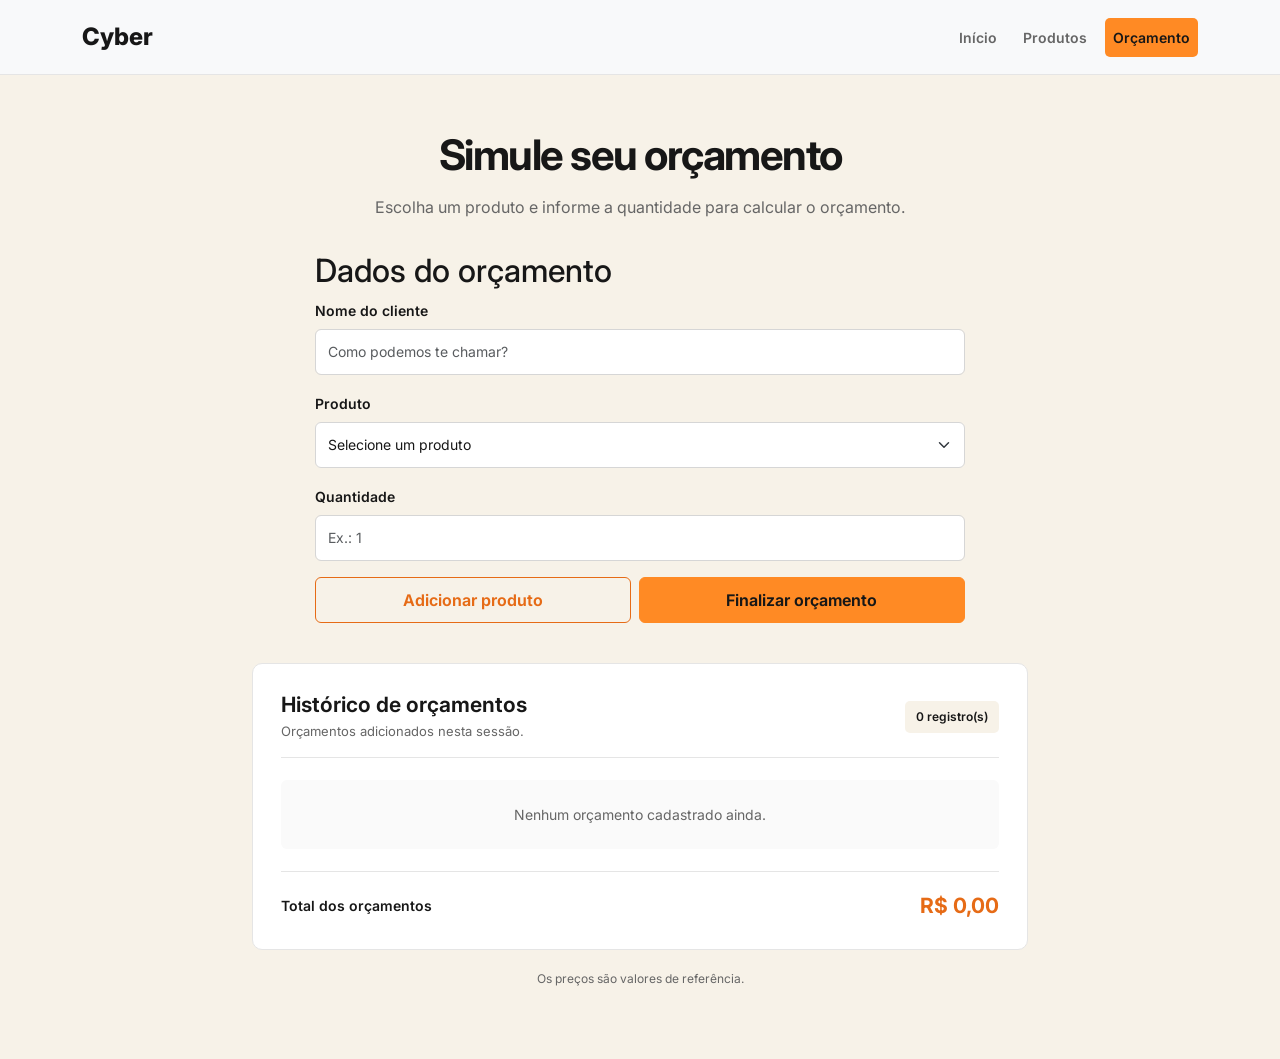
==== commit 6ed3fcc1: "Atualiza catálogo e orçamento" ====
--- a/orcamento.html
+++ b/orcamento.html
@@ -11,7 +11,7 @@
       integrity="sha384-sRIl4kxILFvY47J16cr9ZwB07vP4J8+LH7qKQnuqkuIAvNWLzeN8tE5YBujZqJLB"
       crossorigin="anonymous"
     />
-    <link rel="stylesheet" href="stlye.css" />
+    <link rel="stylesheet" href="assets/css/style.css" />
   </head>
   <body>
   <nav class="navbar navbar-expand-md bg-body-tertiary">
@@ -30,7 +30,7 @@
   <main class="container budget-main">
     <header class="budget-heading">
       <h1>Simule seu orçamento</h1>
-      <p>Escolha um produto e informe a quantidade para calcular o valor total.</p>
+      <p>Escolha um produto e informe a quantidade para calcular o orçamento.</p>
     </header>
 
     <div class="budget-layout">
@@ -49,14 +49,6 @@
             <label for="produto" class="form-label">Produto</label>
             <select id="produto" class="form-select" required>
               <option value="" selected disabled>Selecione um produto</option>
-              <option value="notebook">Notebook IdeaPad 3 — R$ 2.799,00</option>
-              <option value="mouse">Mouse Gamer RGB — R$ 129,90</option>
-              <option value="teclado">Teclado Mecânico — R$ 249,90</option>
-              <option value="headset">Headset com Microfone — R$ 189,90</option>
-              <option value="ssd">SSD 480 GB — R$ 530,00</option>
-              <option value="memoria">Memória RAM 8 GB — R$ 329,90</option>
-              <option value="roteador">Roteador Wi-Fi — R$ 219,90</option>
-              <option value="mochila">Mochila para Notebook — R$ 159,90</option>
             </select>
           </div>
 
@@ -65,20 +57,56 @@
             <input type="number" id="quantidade" class="form-control" placeholder="Ex.: 1" min="1" step="1" inputmode="numeric" required />
           </div>
 
-          <button type="submit" class="btn btn-primary w-100">
-            Calcular orçamento
-          </button>
+          <div class="d-flex gap-2 mt-3">
+            <button type="button" id="adicionarProduto" class="btn btn-outline-primary flex-grow-1">
+              Adicionar produto
+            </button>
+            <button type="submit" class="btn btn-primary flex-grow-1">
+              Finalizar orçamento
+            </button>
+          </div>
         </form>
+
+        <div id="carrinhoResumo" class="quote-cart d-none" aria-live="polite">
+          <div class="cart-heading">
+            <h3>Produtos selecionados</h3>
+            <span id="contadorCarrinho">0 itens</span>
+          </div>
+
+          <div id="listaCarrinho" class="cart-list"></div>
+
+          <div class="cart-total">
+            <span>Subtotal</span>
+            <strong id="subtotalCarrinho">R$ 0,00</strong>
+          </div>
+        </div>
 
         <div id="resultado" class="alert d-none mt-3" role="status" aria-live="polite"></div>
       </section>
 
     </div>
 
+    <section class="history-section" aria-labelledby="history-title">
+      <div class="history-heading">
+        <div>
+          <h2 id="history-title">Histórico de orçamentos</h2>
+          <p>Orçamentos adicionados nesta sessão.</p>
+        </div>
+        <span id="totalOrcamentos" class="history-count">0 registro(s)</span>
+      </div>
+
+      <div id="listaOrcamentos" class="history-list"></div>
+
+      <div class="history-total">
+        <span>Total dos orçamentos</span>
+        <strong id="somaOrcamentos">R$ 0,00</strong>
+      </div>
+    </section>
+
     <p class="budget-disclaimer">Os preços são valores de referência.</p>
   </main>
    
-    <script src="orcamento.js"></script>
+    <script src="assets/js/orcamento.js"></script>
     <script
       src="https://cdn.jsdelivr.net/npm/bootstrap@5.3.8/dist/js/bootstrap.bundle.min.js"
       integrity="sha384-FKyoEForCGlyvwx9Hj09JcYn3nv7wiPVlz7YYwJrWVcXK/BmnVDxM+D2scQbITxI"
--- a/assets/css/style.css
+++ b/assets/css/style.css
@@ -0,0 +1,659 @@
+
+@import url('https://fonts.googleapis.com/css2?family=Inter:wght@400;500;600;700;800&display=swap');
+
+:root {
+  --grafite: #171717;
+  --laranja: #ff8a24;
+  --laranja-escuro: #e66b16;
+  --fundo: #f7f2e8;
+  --branco: #ffffff;
+  --texto: #333333;
+  --texto-secundario: #666666;
+  --borda: #e5e5e5;
+}
+
+* {
+  box-sizing: border-box;
+}
+
+body {
+  margin: 0;
+  min-height: 100vh;
+  display: flex;
+  flex-direction: column;
+  color: var(--grafite);
+  background: var(--fundo);
+  font-family: 'Inter', sans-serif;
+}
+
+/* NAVEGAÇÃO */
+
+.navbar {
+  padding: 14px 0;
+  background: var(--branco);
+  border-bottom: 1px solid var(--borda);
+}
+
+.navbar .container {
+  display: flex;
+  align-items: center;
+  justify-content: space-between;
+}
+
+.navbar-brand {
+  color: var(--grafite) !important;
+  font-size: 24px;
+  font-weight: 800;
+}
+
+.navbar-nav {
+  display: flex;
+  flex-direction: row;
+  gap: 10px;
+}
+
+.navbar .nav-link {
+  padding: 9px 12px;
+  color: var(--texto-secundario);
+  border-radius: 5px;
+  font-size: 14px;
+  font-weight: 600;
+  transition: 0.2s;
+}
+
+.navbar .nav-link:hover,
+.navbar .nav-link.active {
+  color: var(--grafite);
+  background: var(--laranja);
+}
+
+/* TÍTULOS */
+
+h1,
+h2,
+h3 {
+  color: var(--grafite);
+}
+
+.home-intro,
+.catalog-heading,
+.budget-heading {
+  text-align: center;
+}
+
+.home-intro h1,
+.catalog-heading h1,
+.budget-heading h1 {
+  margin-bottom: 14px;
+  font-size: clamp(30px, 5vw, 42px);
+  font-weight: 700;
+  letter-spacing: -1.5px;
+}
+
+.home-lead,
+.catalog-heading p,
+.budget-heading p {
+  color: var(--texto-secundario);
+  font-size: 16px;
+  line-height: 1.7;
+}
+
+/* CONTEÚDO PRINCIPAL */
+
+.home-main,
+.catalog-main,
+.budget-main {
+  flex: 1;
+  width: min(100% - 32px, 1100px);
+  margin: 0 auto;
+  padding-top: 55px;
+  padding-bottom: 55px;
+}
+
+.home-hero {
+  max-width: 760px;
+  margin: 0 auto;
+}
+
+.home-intro,
+.budget-heading {
+  margin-bottom: 30px;
+}
+
+.catalog-heading {
+  margin-bottom: 32px;
+}
+
+/* FORMULÁRIOS E CARDS */
+
+.content-card {
+  padding: 30px;
+  background: var(--branco);
+  border: 1px solid var(--borda);
+  border-radius: 10px;
+}
+
+.section-heading {
+  margin-bottom: 25px;
+  padding-bottom: 15px;
+  border-bottom: 1px solid var(--borda);
+}
+
+.section-heading h2 {
+  margin-bottom: 7px;
+  font-size: 21px;
+  font-weight: 650;
+}
+
+.section-heading p {
+  margin: 0;
+  color: var(--texto-secundario);
+  font-size: 14px;
+}
+
+.form-label {
+  color: var(--grafite);
+  font-size: 14px;
+  font-weight: 600;
+}
+
+.form-control,
+.form-select {
+  min-height: 46px;
+  padding: 10px 12px;
+  color: var(--grafite);
+  background-color: var(--branco);
+  border: 1px solid #d6d6d6;
+  border-radius: 6px;
+  font-family: inherit;
+  font-size: 14px;
+}
+
+.form-control:focus,
+.form-select:focus {
+  border-color: var(--laranja-escuro);
+  box-shadow: 0 0 0 4px rgb(230 107 22 / 15%);
+}
+
+/* BOTÕES */
+
+.btn-primary {
+  min-height: 46px;
+  color: var(--grafite);
+  background: var(--laranja);
+  border: 1px solid var(--laranja);
+  border-radius: 6px;
+  font-weight: 650;
+  transition: 0.2s;
+}
+
+.btn-primary:hover {
+  color: var(--branco);
+  background: var(--grafite);
+  border-color: var(--grafite);
+}
+
+.btn:focus-visible {
+  outline: 3px solid rgb(230 107 22 / 40%);
+  outline-offset: 3px;
+}
+
+/* RESULTADOS */
+
+#resultado {
+  padding: 15px;
+  border-radius: 7px;
+  font-size: 14px;
+  line-height: 1.6;
+}
+
+#resultado.alert-success {
+  color: #166534;
+  background: #f0fdf4;
+  border-color: #bbf7d0;
+}
+
+#resultado.alert-danger {
+  color: #991b1b;
+  background: #fef2f2;
+  border-color: #fecaca;
+}
+
+#resultado.alert-warning {
+  color: #854d0e;
+  background: #fefce8;
+  border-color: #fde68a;
+}
+
+/* CATÁLOGO */
+
+.filter-section {
+  margin-bottom: 22px;
+  padding: 22px;
+  background: var(--branco);
+  border: 1px solid var(--borda);
+  border-radius: 9px;
+}
+
+.product-form-card {
+  margin-bottom: 24px;
+}
+
+.product-form-card textarea.form-control {
+  min-height: auto;
+}
+
+.product-preview {
+  width: min(100%, 220px);
+  height: 130px;
+  object-fit: cover;
+  border: 1px solid var(--borda);
+  border-radius: 7px;
+}
+
+.catalog-counter {
+  margin-bottom: 20px;
+  color: var(--texto-secundario);
+  font-size: 14px;
+}
+
+.product-card {
+  height: 100%;
+  overflow: hidden;
+  background: var(--branco);
+  border: 1px solid var(--borda);
+  border-radius: 8px;
+  transition: border-color 0.2s;
+}
+
+.product-card:hover {
+  border-color: var(--laranja-escuro);
+}
+
+.product-visual {
+  display: flex;
+  height: 210px;
+  align-items: center;
+  justify-content: center;
+  padding: 18px;
+  background: #f5f5f5;
+  color: var(--texto-secundario);
+  font-size: 13px;
+}
+
+.product-visual img {
+  width: 100%;
+  height: 100%;
+  object-fit: contain;
+}
+
+.product-card .card-body {
+  padding: 20px;
+}
+
+.card-category {
+  color: #a94f00;
+  font-size: 12px;
+  font-weight: 700;
+  text-transform: uppercase;
+}
+
+.product-card .card-title {
+  margin: 9px 0;
+  font-size: 17px;
+  font-weight: 650;
+}
+
+.product-description {
+  min-height: 60px;
+  color: var(--texto-secundario);
+  font-size: 13px;
+  line-height: 1.6;
+}
+
+.card-price {
+  margin: 12px 0 0;
+  color: var(--grafite);
+  font-size: 18px;
+  font-weight: 700;
+}
+
+.catalog-note {
+  margin-top: 30px;
+  color: var(--texto-secundario);
+  font-size: 13px;
+  text-align: center;
+}
+
+/* HISTÓRICO DE ORÇAMENTOS */
+
+.history-section {
+  margin-top: 40px;
+  padding: 28px;
+  background: var(--branco);
+  border: 1px solid var(--borda);
+  border-radius: 10px;
+}
+
+.history-heading {
+  display: flex;
+  align-items: center;
+  justify-content: space-between;
+  gap: 15px;
+  margin-bottom: 22px;
+  padding-bottom: 15px;
+  border-bottom: 1px solid var(--borda);
+}
+
+.history-heading h2 {
+  margin-bottom: 5px;
+  font-size: 21px;
+  font-weight: 650;
+}
+
+.history-heading p {
+  margin: 0;
+  color: var(--texto-secundario);
+  font-size: 13px;
+}
+
+.history-count {
+  padding: 7px 11px;
+  color: var(--grafite);
+  background: var(--fundo);
+  border-radius: 5px;
+  font-size: 12px;
+  font-weight: 600;
+}
+
+.history-list {
+  display: flex;
+  flex-direction: column;
+  gap: 14px;
+}
+
+.history-item {
+  display: flex;
+  align-items: center;
+  justify-content: space-between;
+  gap: 18px;
+  padding: 18px;
+  border: 1px solid var(--borda);
+  border-radius: 7px;
+}
+
+.history-info {
+  min-width: 0;
+}
+
+.history-info h3 {
+  margin-bottom: 10px;
+  font-size: 16px;
+  font-weight: 700;
+}
+
+.history-info p {
+  margin-bottom: 5px;
+  color: var(--texto-secundario);
+  font-size: 13px;
+}
+
+.history-price {
+  display: block;
+  margin-top: 10px;
+  color: var(--grafite);
+  font-size: 15px;
+}
+
+.history-item .btn {
+  flex-shrink: 0;
+}
+
+.empty-history {
+  margin: 0;
+  padding: 24px;
+  color: var(--texto-secundario);
+  background: #fafafa;
+  border-radius: 6px;
+  font-size: 14px;
+  text-align: center;
+}
+
+.history-total {
+  display: flex;
+  align-items: center;
+  justify-content: space-between;
+  gap: 15px;
+  margin-top: 22px;
+  padding-top: 18px;
+  border-top: 1px solid var(--borda);
+}
+
+.history-total span {
+  font-size: 14px;
+  font-weight: 600;
+}
+
+.history-total strong {
+  color: var(--laranja-escuro);
+  font-size: 21px;
+}
+
+/* ORÇAMENTO */
+
+.budget-main {
+  max-width: 800px;
+}
+
+.budget-card {
+  max-width: 650px;
+  margin: 0 auto;
+}
+
+#adicionarProduto {
+  color: var(--laranja-escuro);
+  border-color: var(--laranja-escuro);
+  font-weight: 650;
+}
+
+#adicionarProduto:hover {
+  color: var(--branco);
+  background: var(--laranja-escuro);
+}
+
+.quote-cart {
+  margin-top: 24px;
+  padding: 18px;
+  background: #fafafa;
+  border: 1px solid var(--borda);
+  border-radius: 8px;
+}
+
+.cart-heading,
+.cart-total {
+  display: flex;
+  align-items: center;
+  justify-content: space-between;
+  gap: 12px;
+}
+
+.cart-heading {
+  margin-bottom: 14px;
+}
+
+.cart-heading h3 {
+  margin: 0;
+  font-size: 16px;
+  font-weight: 700;
+}
+
+.cart-heading span {
+  color: var(--texto-secundario);
+  font-size: 12px;
+}
+
+.cart-list {
+  display: flex;
+  flex-direction: column;
+  gap: 10px;
+}
+
+.cart-item {
+  display: flex;
+  align-items: center;
+  justify-content: space-between;
+  gap: 12px;
+  padding: 12px;
+  background: var(--branco);
+  border: 1px solid var(--borda);
+  border-radius: 6px;
+}
+
+.cart-item-info {
+  min-width: 0;
+}
+
+.cart-item-info strong {
+  display: block;
+  margin-bottom: 4px;
+  font-size: 13px;
+}
+
+.cart-item-info span {
+  color: var(--texto-secundario);
+  font-size: 12px;
+}
+
+.cart-empty {
+  margin: 0;
+  color: var(--texto-secundario);
+  font-size: 13px;
+}
+
+.cart-total {
+  margin-top: 14px;
+  padding-top: 14px;
+  border-top: 1px solid var(--borda);
+}
+
+.cart-total span {
+  font-size: 13px;
+  font-weight: 600;
+}
+
+.cart-total strong {
+  color: var(--laranja-escuro);
+  font-size: 17px;
+}
+
+.budget-disclaimer {
+  margin-top: 20px;
+  color: var(--texto-secundario);
+  font-size: 12px;
+  text-align: center;
+}
+
+/* RODAPÉ */
+
+.site-footer {
+  margin-top: auto;
+  padding: 20px 0;
+  background: var(--branco);
+  border-top: 1px solid var(--borda);
+}
+
+.site-footer p {
+  margin: 0;
+  color: var(--texto-secundario);
+  font-size: 13px;
+  text-align: center;
+}
+
+/* RESPONSIVIDADE */
+
+@media (max-width: 576px) {
+  .navbar {
+    padding: 12px 0;
+  }
+
+  .navbar .container {
+    flex-wrap: wrap;
+    gap: 10px;
+  }
+
+  .navbar-brand {
+    font-size: 21px;
+  }
+
+  .navbar-nav {
+    gap: 2px;
+  }
+
+  .navbar .nav-link {
+    padding: 8px !important;
+    font-size: 12px;
+  }
+
+  .home-main,
+  .catalog-main,
+  .budget-main {
+    width: calc(100% - 28px);
+    padding-top: 35px;
+    padding-bottom: 40px;
+  }
+
+  .home-intro h1,
+  .catalog-heading h1,
+  .budget-heading h1 {
+    font-size: 30px;
+  }
+
+  .home-lead,
+  .catalog-heading p,
+  .budget-heading p {
+    font-size: 14px;
+  }
+
+  .content-card,
+  .history-section {
+    padding: 20px 16px;
+  }
+
+  .product-visual {
+    height: 180px;
+  }
+
+  .history-heading {
+    align-items: flex-start;
+    flex-direction: column;
+  }
+
+  .history-item {
+    align-items: flex-start;
+    flex-direction: column;
+  }
+
+  .history-item .btn {
+    width: 100%;
+  }
+
+  .history-total {
+    align-items: flex-start;
+    flex-direction: column;
+  }
+
+  .history-total strong {
+    font-size: 19px;
+  }
+}
+
+@media (prefers-reduced-motion: reduce) {
+  *,
+  *::before,
+  *::after {
+    scroll-behavior: auto !important;
+    transition: none !important;
+  }
+}
+
+    
